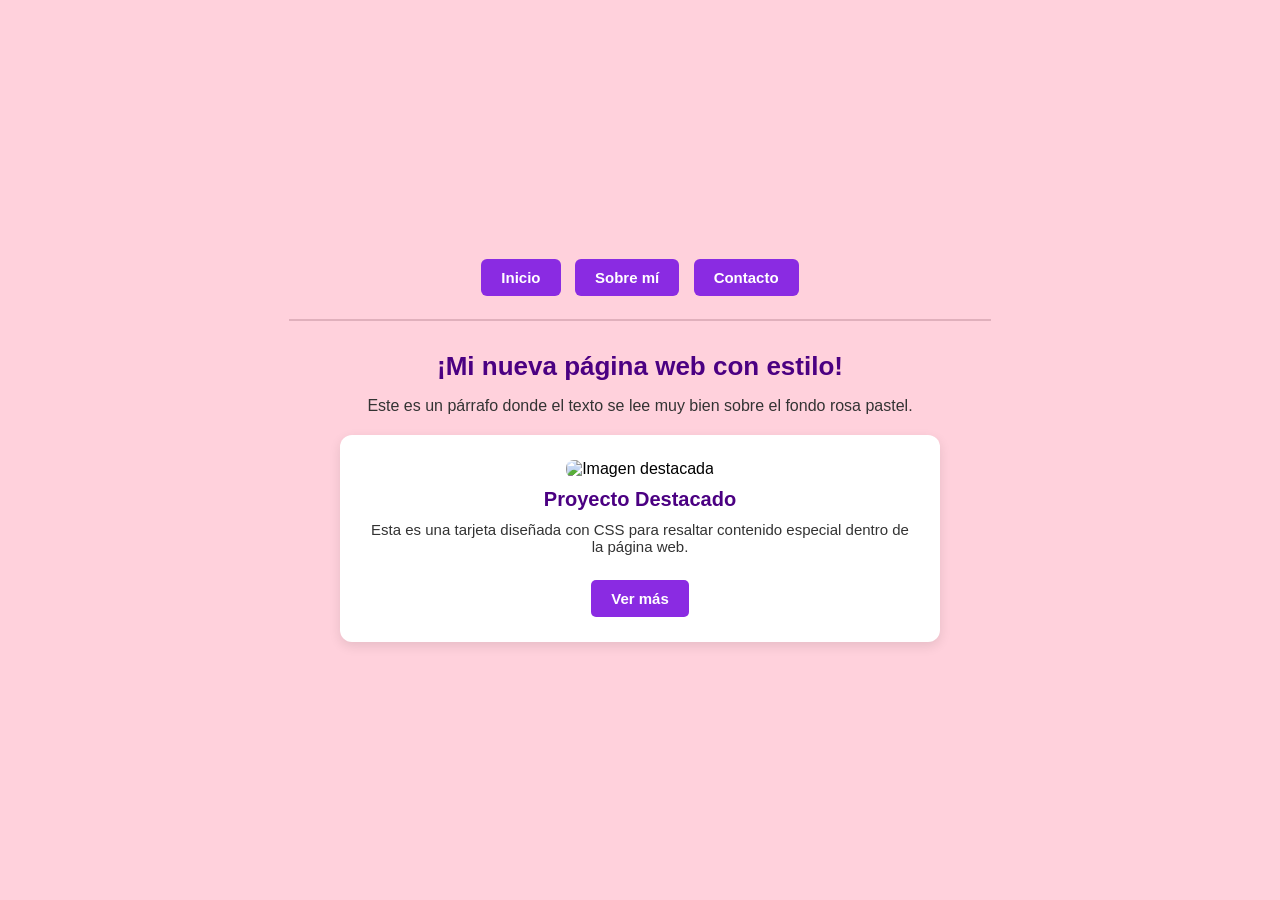
==== index.html @ 06855206 "Add files via upload" ====
<!DOCTYPE html>
<html>
<head>
    <meta charset="UTF-8">
    <title>Mi Página Personalizada</title>
    <link rel="stylesheet" href="style.css">
</head>
<body>

    <nav>
        <a href="index.html">Inicio</a>
        <a href="sobremi.html">Sobre mí</a>
        <a href="contacto.html">Contacto</a>
    </nav>

    <hr>

    <h1>¡Mi nueva página web con estilo!</h1>

    <p>Este es un párrafo donde el texto se lee muy bien sobre el fondo rosa pastel.</p>

    <!-- TARJETA DE DESTACADO A ANCHO COMPLETO Y CENTRADA -->
    <div class="tarjeta">
        <img src="https://picsum.photos/600/250" alt="Imagen destacada">
        <h2>Proyecto Destacado</h2>
        <p>Esta es una tarjeta diseñada con CSS para resaltar contenido especial dentro de la página web.</p>
        <a href="#" class="boton-tarjeta">Ver más</a>
    </div>
<!-- SCRIPT PARA LOS BRILLOS MÁGICOS EN EL CURSOR -->
    <script>
        let ultimoTiempo = 0;

        document.addEventListener('mousemove', function(e) {
            let tiempoActual = Date.now();
            
            // Controla la velocidad para que no salgan demasiadas estrellas juntas
            if (tiempoActual - ultimoTiempo > 40) { 
                let destello = document.createElement('div');
                destello.className = 'cursor-destello';
                destello.style.left = e.pageX + 'px';
                destello.style.top = e.pageY + 'px';
                document.body.appendChild(destello);

                // Elimina el destello después de que termine la animación
                setTimeout(function() {
                    destello.remove();
                }, 800);

                ultimoTiempo = tiempoActual;
            }
        });
    </script>
</body>
</html>
---- style.css ----
/* Configuración general de la página */
body {
    background-color: #ffd1dc; /* Fondo rosa pastel */
    font-family: Arial, sans-serif;
    margin: 0;
    padding: 20px;
    display: flex;
    flex-direction: column;
    align-items: center; /* Centra todo horizontalmente */
    justify-content: center; /* Centra todo verticalmente en la pantalla */
    min-height: 100vh;
    box-sizing: border-box;
}

/* Espacio y contenedor para los botones superiores */
nav {
    margin-bottom: 15px;
    text-align: center;
}

/* Botones violetas del menú */
nav a {
    background-color: #8A2BE2; /* Color violeta */
    color: white !important; /* Forzamos la letra blanca */
    padding: 10px 20px;
    text-decoration: none; /* Quita el subrayado azul por defecto */
    border-radius: 6px;
    margin: 0 5px;
    display: inline-block;
    font-weight: bold;
    font-size: 15px;
}

/* Títulos y párrafos centrados */
h1 {
    color: #4b0082;
    text-align: center;
    font-size: 26px;
    margin: 10px 0;
}

p {
    color: #333333;
    font-size: 16px;
    text-align: center;
    margin: 5px 0 20px 0;
}

/* Línea divisoria */
hr {
    width: 100%;
    max-width: 700px;
    border: 1px solid #e0b0bc;
    margin-bottom: 20px;
}

/* Tarjeta proporcional al ancho y largo, y perfectamente centrada */
.tarjeta {
    background-color: white;
    width: 90%;
    max-width: 600px; /* Tamaño proporcional máximo */
    padding: 25px;
    border-radius: 12px;
    box-shadow: 0px 4px 12px rgba(0, 0, 0, 0.1);
    box-sizing: border-box;
    text-align: center;
}

.tarjeta h2 {
    font-size: 20px;
    margin: 10px 0;
    color: #4b0082;
}

.tarjeta p {
    font-size: 15px;
    margin-bottom: 15px;
}

.tarjeta img {
    width: 100%;
    max-height: 200px; /* Tamaño proporcional para que no sea muy alta */
    object-fit: cover;
    border-radius: 8px;
}

/* Botón violeta dentro de la tarjeta */
.boton-tarjeta {
    display: inline-block;
    background-color: #8A2BE2;
    color: white !important;
    padding: 10px 20px;
    text-decoration: none;
    border-radius: 5px;
    margin-top: 10px;
    font-weight: bold;
    font-size: 15px;
}
/* EFECTO HOVER: Cambia de color y hace un pequeño zoom al pasar el mouse */
nav a:hover, .boton-tarjeta:hover {
    background-color: #6a1bb9; /* Un tono de violeta un poco más oscuro */
    transform: scale(1.05);     /* Efecto de zoom sutil */
    transition: 0.3s ease;     /* Hace que el movimiento sea suave */
}
/* Estilo para los destellos mágicos del cursor en rosa brillante */
.cursor-destello {
    position: absolute;
    width: 12px; /* Un poquito más grandes para que destellen mejor */
    height: 12px;
    background-color: #ff1493; /* Rosa profundo y brillante (Deep Pink) */
    clip-path: polygon(50% 0%, 61% 35%, 98% 35%, 68% 57%, 79% 91%, 50% 70%, 21% 91%, 32% 57%, 2% 35%, 39% 35%); /* Forma de estrellita */
    pointer-events: none;
    box-shadow: 0 0 12px #ff69b4, 0 0 22px #ff1493; /* Resplandor intenso de luz rosa */
    animation: brilloMagico 0.8s ease-out forwards;
    transform: translate(-50%, -50%);
}

/* Animación de destello y expansión suave */
@keyframes brilloMagico {
    0% {
        transform: translate(-50%, -50%) scale(0.6) rotate(0deg);
        opacity: 1;
    }
    100% {
        transform: translate(-50%, -50%) scale(2) rotate(180deg);
        opacity: 0;
    }
}
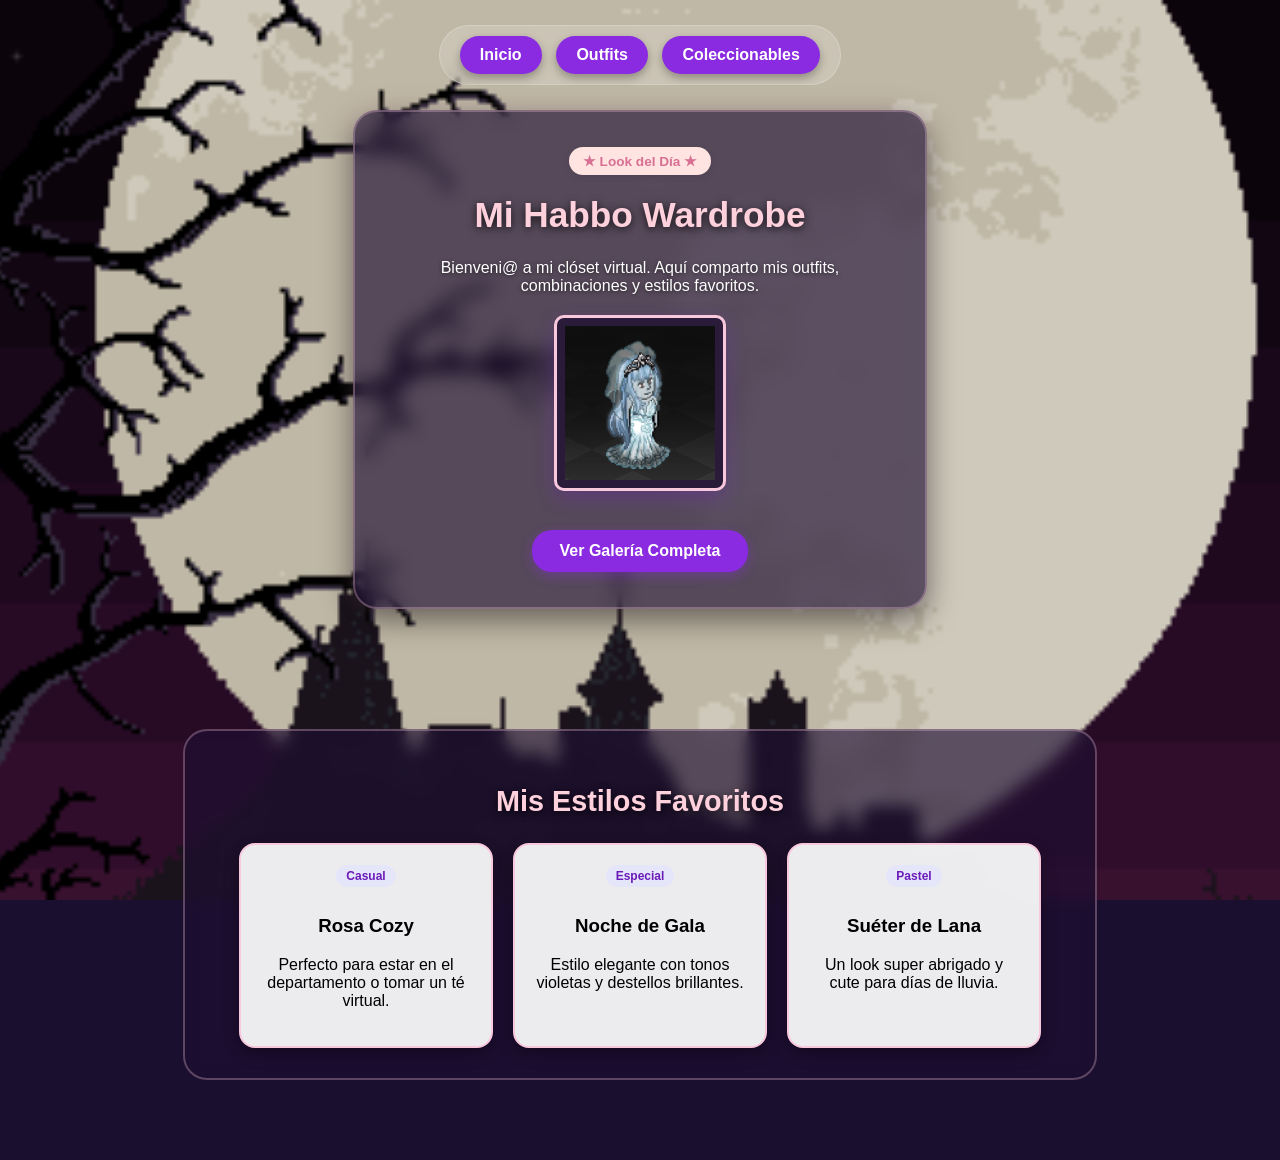
==== commit 29ea405e: "Add files via upload Actualización diseño Halloween con efecto vidrio" ====
--- a/index.html
+++ b/index.html
@@ -1,39 +1,64 @@
 <!DOCTYPE html>
-<html>
+<html lang="es">
 <head>
     <meta charset="UTF-8">
-    <title>Mi Página Personalizada</title>
+    <meta name="viewport" content="width=device-width, initial-scale=1.0">
+    <title>Mi Habbo Lookbook</title>
     <link rel="stylesheet" href="style.css">
+    <link rel="icon" href="https://abs.twimg.com/emoji/v2/svg/1f31f.svg" type="image/svg+xml">
 </head>
 <body>
 
+    <!-- Menú de navegación superior -->
     <nav>
         <a href="index.html">Inicio</a>
-        <a href="sobremi.html">Sobre mí</a>
-        <a href="contacto.html">Contacto</a>
+        <a href="#">Outfits</a>
+        <a href="#">Coleccionables</a>
     </nav>
 
-    <hr>
+    <!-- Tarjeta Principal: Outfit Destacado -->
+    <main class="tarjeta-principal">
+        <span class="etiqueta-cute">★ Look del Día ★</span>
+        <h1>Mi Habbo Wardrobe</h1>
+        <p>Bienveni@ a mi clóset virtual. Aquí comparto mis outfits, combinaciones y estilos favoritos.</p>
+        
+      <div class="contenedor-avatar">
+    <img src="emily.png" alt="Look del Día: Emily El cadáver de la novia" class="avatar-img" style="max-width: 150px; border-radius: 10px;">
+</div>
+        <button class="boton-tarjeta">Ver Galería Completa</button>
+    </main>
 
-    <h1>¡Mi nueva página web con estilo!</h1>
+    <!-- Seccion de tarjetas con prendas u otros outfits -->
+    <section class="seccion-outfits">
+        <h2>Mis Estilos Favoritos</h2>
+        <div class="grid-outfits">
+            
+            <div class="tarjeta-item">
+                <div class="badge-item">Casual</div>
+                <h3>Rosa Cozy</h3>
+                <p>Perfecto para estar en el departamento o tomar un té virtual.</p>
+            </div>
 
-    <p>Este es un párrafo donde el texto se lee muy bien sobre el fondo rosa pastel.</p>
+            <div class="tarjeta-item">
+                <div class="badge-item">Especial</div>
+                <h3>Noche de Gala</h3>
+                <p>Estilo elegante con tonos violetas y destellos brillantes.</p>
+            </div>
 
-    <!-- TARJETA DE DESTACADO A ANCHO COMPLETO Y CENTRADA -->
-    <div class="tarjeta">
-        <img src="https://picsum.photos/600/250" alt="Imagen destacada">
-        <h2>Proyecto Destacado</h2>
-        <p>Esta es una tarjeta diseñada con CSS para resaltar contenido especial dentro de la página web.</p>
-        <a href="#" class="boton-tarjeta">Ver más</a>
-    </div>
-<!-- SCRIPT PARA LOS BRILLOS MÁGICOS EN EL CURSOR -->
+            <div class="tarjeta-item">
+                <div class="badge-item">Pastel</div>
+                <h3>Suéter de Lana</h3>
+                <p>Un look super abrigado y cute para días de lluvia.</p>
+            </div>
+
+        </div>
+    </section>
+
+    <!-- Script de los destellos mágicos -->
     <script>
         let ultimoTiempo = 0;
-
         document.addEventListener('mousemove', function(e) {
             let tiempoActual = Date.now();
-            
-            // Controla la velocidad para que no salgan demasiadas estrellas juntas
             if (tiempoActual - ultimoTiempo > 40) { 
                 let destello = document.createElement('div');
                 destello.className = 'cursor-destello';
@@ -41,11 +66,9 @@
                 destello.style.top = e.pageY + 'px';
                 document.body.appendChild(destello);
 
-                // Elimina el destello después de que termine la animación
                 setTimeout(function() {
                     destello.remove();
                 }, 800);
-
                 ultimoTiempo = tiempoActual;
             }
         });
--- a/style.css
+++ b/style.css
@@ -1,128 +1,181 @@
-/* Configuración general de la página */
+/* Configuración general con fondo de Habbooween */
 body {
-    background-color: #ffd1dc; /* Fondo rosa pastel */
-    font-family: Arial, sans-serif;
+    background-color: #1a0f2e; 
+    background-image: url('habboween.png'); /* Asegúrate de que el nombre coincida exactamente */
+    background-size: cover;
+    background-position: center;
+    background-repeat: no-repeat;
+    background-attachment: fixed;
+    
+    font-family: 'Poppins', sans-serif, Arial;
     margin: 0;
-    padding: 20px;
+    padding: 0;
     display: flex;
     flex-direction: column;
-    align-items: center; /* Centra todo horizontalmente */
-    justify-content: center; /* Centra todo verticalmente en la pantalla */
-    min-height: 100vh;
-    box-sizing: border-box;
+    align-items: center;
 }
 
-/* Espacio y contenedor para los botones superiores */
+/* Menú de navegación flotante superior */
 nav {
-    margin-bottom: 15px;
-    text-align: center;
+    margin-top: 25px;
+    margin-bottom: 25px;
+    background: rgba(255, 255, 255, 0.18);
+    padding: 10px 15px;
+    border-radius: 30px;
+    backdrop-filter: blur(10px);
+    border: 1px solid rgba(255, 255, 255, 0.2);
 }
 
-/* Botones violetas del menú */
 nav a {
-    background-color: #8A2BE2; /* Color violeta */
-    color: white !important; /* Forzamos la letra blanca */
+    color: #ffffff;
+    background-color: #8a2be2; 
     padding: 10px 20px;
-    text-decoration: none; /* Quita el subrayado azul por defecto */
-    border-radius: 6px;
     margin: 0 5px;
+    text-decoration: none;
+    border-radius: 20px;
+    font-weight: bold;
     display: inline-block;
-    font-weight: bold;
-    font-size: 15px;
+    transition: all 0.3s ease;
+    box-shadow: 0 4px 10px rgba(0,0,0,0.3);
 }
 
-/* Títulos y párrafos centrados */
-h1 {
-    color: #4b0082;
-    text-align: center;
-    font-size: 26px;
-    margin: 10px 0;
+nav a:hover {
+    background-color: #9b30ff;
+    transform: translateY(-2px) scale(1.05);
+    box-shadow: 0 0 15px rgba(248, 200, 220, 0.8), 0 0 25px rgba(138, 43, 226, 0.6);
 }
 
-p {
-    color: #333333;
-    font-size: 16px;
+/* Tarjeta Principal con el mismo efecto de vidrio oscuro que la sección inferior */
+.tarjeta-principal {
+    background: rgba(30, 15, 50, 0.65); /* Mismo fondo morado oscuro transparente */
+    backdrop-filter: blur(10px); /* Efecto vidrio esmerilado */
+    -webkit-backdrop-filter: blur(10px);
+    border-radius: 24px;
+    padding: 35px;
+    max-width: 500px;
+    width: 90%;
     text-align: center;
-    margin: 5px 0 20px 0;
+    box-shadow: 0 10px 30px rgba(0, 0, 0, 0.5), 0 0 20px rgba(248, 200, 220, 0.2);
+    border: 2px solid rgba(248, 200, 220, 0.3); /* Mismo borde suave */
+    margin-bottom: 120px; /* Mantiene el espacio para requerir scroll */
 }
 
-/* Línea divisoria */
-hr {
-    width: 100%;
-    max-width: 700px;
-    border: 1px solid #e0b0bc;
-    margin-bottom: 20px;
+/* Ajustes de texto para excelente legibilidad sobre el fondo oscuro */
+.tarjeta-principal h1 {
+    color: #ffd1dc; /* Rosa pastel brillante para destacar */
+    margin-top: 10px;
+    font-size: 2.2rem;
+    text-shadow: 0 2px 8px rgba(0, 0, 0, 0.8);
 }
 
-/* Tarjeta proporcional al ancho y largo, y perfectamente centrada */
-.tarjeta {
-    background-color: white;
-    width: 90%;
-    max-width: 600px; /* Tamaño proporcional máximo */
-    padding: 25px;
-    border-radius: 12px;
-    box-shadow: 0px 4px 12px rgba(0, 0, 0, 0.1);
-    box-sizing: border-box;
-    text-align: center;
+.tarjeta-principal p {
+    color: #ffffff; /* Texto descriptivo en blanco limpio */
+    text-shadow: 0 1px 4px rgba(0, 0, 0, 0.6);
 }
 
-.tarjeta h2 {
-    font-size: 20px;
-    margin: 10px 0;
-    color: #4b0082;
+
+.etiqueta-cute {
+    background-color: #ffe4e1;
+    color: #d87093;
+    padding: 6px 14px;
+    border-radius: 14px;
+    font-size: 0.85rem;
+    font-weight: bold;
+    display: inline-block;
+    margin-bottom: 10px;
+    box-shadow: 0 2px 6px rgba(0,0,0,0.1);
 }
 
-.tarjeta p {
-    font-size: 15px;
-    margin-bottom: 15px;
+/* Estilo para la foto del avatar de Emily */
+.contenedor-avatar {
+    margin: 20px 0;
 }
 
-.tarjeta img {
-    width: 100%;
-    max-height: 200px; /* Tamaño proporcional para que no sea muy alta */
-    object-fit: cover;
-    border-radius: 8px;
+.contenedor-avatar img, .avatar-img {
+    max-width: 160px;
+    border-radius: 18px;
+    border: 3px solid #f8c8dc;
+    background-color: #2b1b3a;
+    padding: 8px;
+    box-shadow: 0 8px 20px rgba(106, 27, 185, 0.3);
+    transition: transform 0.3s ease;
 }
 
-/* Botón violeta dentro de la tarjeta */
-.boton-tarjeta {
-    display: inline-block;
-    background-color: #8A2BE2;
-    color: white !important;
-    padding: 10px 20px;
-    text-decoration: none;
-    border-radius: 5px;
-    margin-top: 10px;
-    font-weight: bold;
-    font-size: 15px;
-}
-/* EFECTO HOVER: Cambia de color y hace un pequeño zoom al pasar el mouse */
-nav a:hover, .boton-tarjeta:hover {
-    background-color: #6a1bb9; /* Un tono de violeta un poco más oscuro */
-    transform: scale(1.05);     /* Efecto de zoom sutil */
-    transition: 0.3s ease;     /* Hace que el movimiento sea suave */
-}
-/* Estilo para los destellos mágicos del cursor en rosa brillante */
-.cursor-destello {
-    position: absolute;
-    width: 12px; /* Un poquito más grandes para que destellen mejor */
-    height: 12px;
-    background-color: #ff1493; /* Rosa profundo y brillante (Deep Pink) */
-    clip-path: polygon(50% 0%, 61% 35%, 98% 35%, 68% 57%, 79% 91%, 50% 70%, 21% 91%, 32% 57%, 2% 35%, 39% 35%); /* Forma de estrellita */
-    pointer-events: none;
-    box-shadow: 0 0 12px #ff69b4, 0 0 22px #ff1493; /* Resplandor intenso de luz rosa */
-    animation: brilloMagico 0.8s ease-out forwards;
-    transform: translate(-50%, -50%);
+.contenedor-avatar img:hover {
+    transform: scale(1.05) rotate(-2deg);
 }
 
-/* Animación de destello y expansión suave */
-@keyframes brilloMagico {
-    0% {
-        transform: translate(-50%, -50%) scale(0.6) rotate(0deg);
-        opacity: 1;
-    }
-    100% {
-        transform: translate(-50%, -50%) scale(2) rotate(180deg);
-        opacity: 0;
-    }
+/* Botón Violeta Restaurado de la Tarjeta */
+.boton-tarjeta {
+    background-color: #8a2be2;
+    color: #ffffff;
+    border: none;
+    padding: 12px 28px;
+    border-radius: 20px;
+    font-weight: bold;
+    cursor: pointer;
+    font-size: 1rem;
+    margin-top: 15px;
+    transition: all 0.3s ease;
+    box-shadow: 0 4px 12px rgba(138, 43, 226, 0.4);
+}
+
+.boton-tarjeta:hover {
+    background-color: #9b30ff;
+    transform: translateY(-2px) scale(1.05);
+    box-shadow: 0 0 15px rgba(248, 200, 220, 0.8), 0 0 25px rgba(138, 43, 226, 0.6);
+}
+
+/* Segunda Sección (Mis Estilos Favoritos con Scroll) */
+.seccion-outfits {
+    max-width: 850px;
+    width: 90%;
+    margin-bottom: 80px;
+    text-align: center;
+    background: rgba(30, 15, 50, 0.65);
+    padding: 30px;
+    border-radius: 24px;
+    backdrop-filter: blur(8px);
+    -webkit-backdrop-filter: blur(8px);
+    border: 2px solid rgba(248, 200, 220, 0.3);
+}
+
+.seccion-outfits h2 {
+    color: #ffd1dc;
+    margin-bottom: 25px;
+    font-size: 1.8rem;
+    text-shadow: 0 2px 8px rgba(0,0,0,0.8);
+}
+
+.grid-outfits {
+    display: flex;
+    gap: 20px;
+    justify-content: center;
+    flex-wrap: wrap;
+}
+
+.tarjeta-item {
+    background: rgba(255, 255, 255, 0.92);
+    border-radius: 16px;
+    padding: 20px;
+    width: 210px;
+    box-shadow: 0 6px 16px rgba(0, 0, 0, 0.3);
+    border: 2px solid #f8c8dc;
+    transition: transform 0.3s ease, box-shadow 0.3s ease;
+}
+
+.tarjeta-item:hover {
+    transform: translateY(-8px);
+    box-shadow: 0 12px 24px rgba(255, 209, 220, 0.4);
+}
+
+.badge-item {
+    background-color: #e6e6fa;
+    color: #6a1bb9;
+    font-size: 0.75rem;
+    padding: 4px 10px;
+    border-radius: 12px;
+    display: inline-block;
+    margin-bottom: 10px;
+    font-weight: bold;
 }
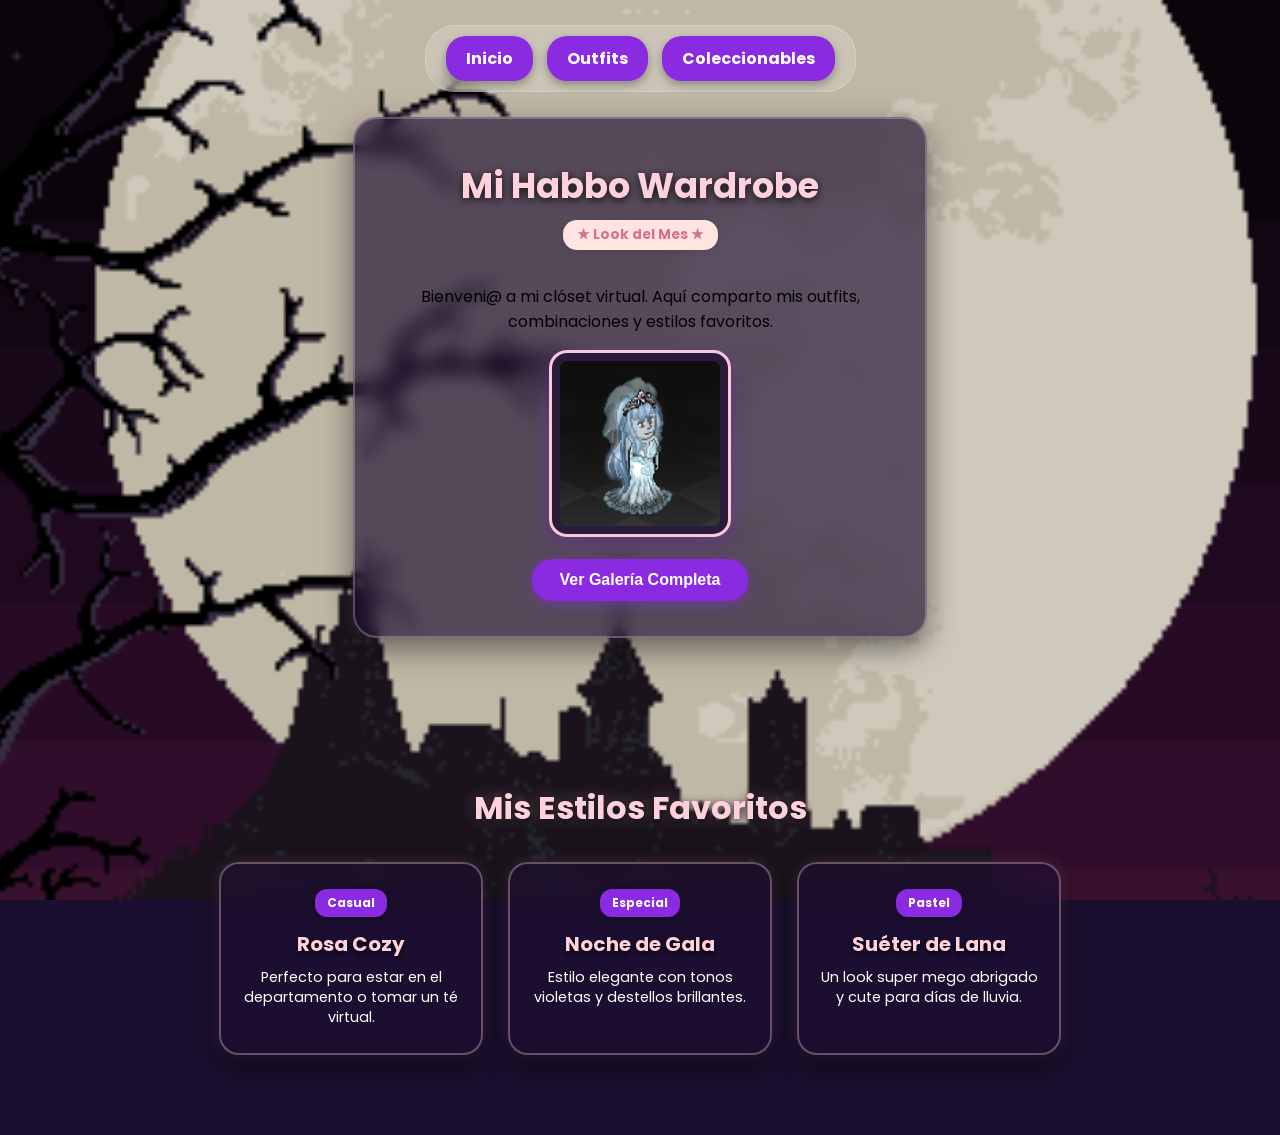
==== commit 66b606b8: "Add files via upload" ====
--- a/index.html
+++ b/index.html
@@ -3,75 +3,63 @@
 <head>
     <meta charset="UTF-8">
     <meta name="viewport" content="width=device-width, initial-scale=1.0">
-    <title>Mi Habbo Lookbook</title>
+    <title>Mi Habbo Wardrobe | Lookbook & Estilos</title>
+    <!-- Favicon de estrellita cute -->
+    <link rel="icon" href="https://abs.twimg.com/emoji/v2/svg/1f31f.svg" type="image/svg+xml">
     <link rel="stylesheet" href="style.css">
-    <link rel="icon" href="https://abs.twimg.com/emoji/v2/svg/1f31f.svg" type="image/svg+xml">
+    <!-- Fuente Google Poppins -->
+    <link rel="preconnect" href="https://fonts.googleapis.com">
+    <link rel="preconnect" href="https://fonts.gstatic.com" crossorigin>
+    <link href="https://fonts.googleapis.com/css2?family=Poppins:wght@400;600;700&display=swap" rel="stylesheet">
 </head>
 <body>
 
-    <!-- Menú de navegación superior -->
+    <!-- Menú de navegación flotante -->
     <nav>
-        <a href="index.html">Inicio</a>
-        <a href="#">Outfits</a>
-        <a href="#">Coleccionables</a>
+        <a href="#inicio">Inicio</a>
+        <a href="#outfits">Outfits</a>
+        <a href="#coleccionables">Coleccionables</a>
     </nav>
 
-    <!-- Tarjeta Principal: Outfit Destacado -->
-    <main class="tarjeta-principal">
-        <span class="etiqueta-cute">★ Look del Día ★</span>
+    <!-- Tarjeta Principal -->
+    <main class="tarjeta-principal" id="inicio">
         <h1>Mi Habbo Wardrobe</h1>
+        <span class="etiqueta-cute">★ Look del Mes ★</span>
         <p>Bienveni@ a mi clóset virtual. Aquí comparto mis outfits, combinaciones y estilos favoritos.</p>
         
-      <div class="contenedor-avatar">
-    <img src="emily.png" alt="Look del Día: Emily El cadáver de la novia" class="avatar-img" style="max-width: 150px; border-radius: 10px;">
-</div>
-        <button class="boton-tarjeta">Ver Galería Completa</button>
+        <div class="contenedor-avatar">
+            <img src="emily.png" alt="Look del Mes: Emily El cadáver de la novia" class="avatar-img">
+        </div>
+
+        <button class="boton-tarjeta" onclick="document.getElementById('outfits').scrollIntoView({behavior: 'smooth'});">
+            Ver Galería Completa
+        </button>
     </main>
 
-    <!-- Seccion de tarjetas con prendas u otros outfits -->
-    <section class="seccion-outfits">
+    <!-- Segunda Sección: Mis Estilos Favoritos (visible con scroll) -->
+    <section class="seccion-outfits" id="outfits">
         <h2>Mis Estilos Favoritos</h2>
+        
         <div class="grid-outfits">
-            
-            <div class="tarjeta-item">
-                <div class="badge-item">Casual</div>
+            <article class="tarjeta-item">
+                <span class="badge-item">Casual</span>
                 <h3>Rosa Cozy</h3>
                 <p>Perfecto para estar en el departamento o tomar un té virtual.</p>
-            </div>
+            </article>
 
-            <div class="tarjeta-item">
-                <div class="badge-item">Especial</div>
+            <article class="tarjeta-item">
+                <span class="badge-item">Especial</span>
                 <h3>Noche de Gala</h3>
                 <p>Estilo elegante con tonos violetas y destellos brillantes.</p>
-            </div>
+            </article>
 
-            <div class="tarjeta-item">
-                <div class="badge-item">Pastel</div>
+            <article class="tarjeta-item">
+                <span class="badge-item">Pastel</span>
                 <h3>Suéter de Lana</h3>
-                <p>Un look super abrigado y cute para días de lluvia.</p>
-            </div>
-
+                <p>Un look super mego abrigado y cute para días de lluvia.</p>
+            </article>
         </div>
     </section>
 
-    <!-- Script de los destellos mágicos -->
-    <script>
-        let ultimoTiempo = 0;
-        document.addEventListener('mousemove', function(e) {
-            let tiempoActual = Date.now();
-            if (tiempoActual - ultimoTiempo > 40) { 
-                let destello = document.createElement('div');
-                destello.className = 'cursor-destello';
-                destello.style.left = e.pageX + 'px';
-                destello.style.top = e.pageY + 'px';
-                document.body.appendChild(destello);
-
-                setTimeout(function() {
-                    destello.remove();
-                }, 800);
-                ultimoTiempo = tiempoActual;
-            }
-        });
-    </script>
 </body>
-</html>+</html>
--- a/style.css
+++ b/style.css
@@ -1,7 +1,7 @@
 /* Configuración general con fondo de Habbooween */
 body {
     background-color: #1a0f2e; 
-    background-image: url('habboween.png'); /* Asegúrate de que el nombre coincida exactamente */
+    background-image: url('habboween.png');
     background-size: cover;
     background-position: center;
     background-repeat: no-repeat;
@@ -23,6 +23,7 @@
     padding: 10px 15px;
     border-radius: 30px;
     backdrop-filter: blur(10px);
+    -webkit-backdrop-filter: blur(10px);
     border: 1px solid rgba(255, 255, 255, 0.2);
 }
 
@@ -45,10 +46,10 @@
     box-shadow: 0 0 15px rgba(248, 200, 220, 0.8), 0 0 25px rgba(138, 43, 226, 0.6);
 }
 
-/* Tarjeta Principal con el mismo efecto de vidrio oscuro que la sección inferior */
+/* Tarjeta Principal con efecto de vidrio oscuro esmerilado */
 .tarjeta-principal {
-    background: rgba(30, 15, 50, 0.65); /* Mismo fondo morado oscuro transparente */
-    backdrop-filter: blur(10px); /* Efecto vidrio esmerilado */
+    background: rgba(30, 15, 50, 0.65);
+    backdrop-filter: blur(10px);
     -webkit-backdrop-filter: blur(10px);
     border-radius: 24px;
     padding: 35px;
@@ -56,37 +57,34 @@
     width: 90%;
     text-align: center;
     box-shadow: 0 10px 30px rgba(0, 0, 0, 0.5), 0 0 20px rgba(248, 200, 220, 0.2);
-    border: 2px solid rgba(248, 200, 220, 0.3); /* Mismo borde suave */
-    margin-bottom: 120px; /* Mantiene el espacio para requerir scroll */
+    border: 2px solid rgba(248, 200, 220, 0.3);
+    margin-bottom: 120px;
 }
 
-/* Ajustes de texto para excelente legibilidad sobre el fondo oscuro */
+/* Ajuste de márgenes para que el título y la etiqueta queden bien prolijos */
 .tarjeta-principal h1 {
-    color: #ffd1dc; /* Rosa pastel brillante para destacar */
-    margin-top: 10px;
+    color: #ffd1dc;
+    margin-top: 5px;
+    margin-bottom: 8px; /* Reduce el espacio debajo del título */
     font-size: 2.2rem;
     text-shadow: 0 2px 8px rgba(0, 0, 0, 0.8);
 }
 
-.tarjeta-principal p {
-    color: #ffffff; /* Texto descriptivo en blanco limpio */
-    text-shadow: 0 1px 4px rgba(0, 0, 0, 0.6);
-}
-
-
 .etiqueta-cute {
     background-color: #ffe4e1;
     color: #d87093;
-    padding: 6px 14px;
+    padding: 5px 14px;
     border-radius: 14px;
     font-size: 0.85rem;
     font-weight: bold;
     display: inline-block;
-    margin-bottom: 10px;
+    margin-top: 0;
+    margin-bottom: 18px; /* Espacio limpio antes de la descripción */
     box-shadow: 0 2px 6px rgba(0,0,0,0.1);
 }
+}
 
-/* Estilo para la foto del avatar de Emily */
+/* Foto del avatar de Emily */
 .contenedor-avatar {
     margin: 20px 0;
 }
@@ -105,7 +103,7 @@
     transform: scale(1.05) rotate(-2deg);
 }
 
-/* Botón Violeta Restaurado de la Tarjeta */
+/* Botón Violeta de la Tarjeta */
 .boton-tarjeta {
     background-color: #8a2be2;
     color: #ffffff;
@@ -126,56 +124,74 @@
     box-shadow: 0 0 15px rgba(248, 200, 220, 0.8), 0 0 25px rgba(138, 43, 226, 0.6);
 }
 
-/* Segunda Sección (Mis Estilos Favoritos con Scroll) */
+/* Segunda Sección: Mis Estilos Favoritos (Sin caja contenedora) */
 .seccion-outfits {
     max-width: 850px;
     width: 90%;
     margin-bottom: 80px;
     text-align: center;
-    background: rgba(30, 15, 50, 0.65);
-    padding: 30px;
-    border-radius: 24px;
-    backdrop-filter: blur(8px);
-    -webkit-backdrop-filter: blur(8px);
-    border: 2px solid rgba(248, 200, 220, 0.3);
+    background: transparent; /* Quitamos la caja morada contenedora */
+    padding: 0;
+    border: none;
+    backdrop-filter: none;
+    -webkit-backdrop-filter: none;
 }
 
 .seccion-outfits h2 {
     color: #ffd1dc;
-    margin-bottom: 25px;
-    font-size: 1.8rem;
-    text-shadow: 0 2px 8px rgba(0,0,0,0.8);
+    margin-bottom: 30px;
+    font-size: 2rem;
+    text-shadow: 0 2px 8px rgba(0,0,0,0.9), 0 0 15px rgba(248, 200, 220, 0.4);
 }
 
 .grid-outfits {
     display: flex;
-    gap: 20px;
+    gap: 25px;
     justify-content: center;
     flex-wrap: wrap;
 }
 
+/* Recuadros de Estilos con Efecto Vidrio Esmerilado Oscuro sobre el fondo */
 .tarjeta-item {
-    background: rgba(255, 255, 255, 0.92);
-    border-radius: 16px;
-    padding: 20px;
-    width: 210px;
-    box-shadow: 0 6px 16px rgba(0, 0, 0, 0.3);
-    border: 2px solid #f8c8dc;
-    transition: transform 0.3s ease, box-shadow 0.3s ease;
+    background: rgba(30, 15, 50, 0.65); /* Tonalidad morada transparente cristalina */
+    backdrop-filter: blur(10px);
+    -webkit-backdrop-filter: blur(10px);
+    border-radius: 20px;
+    padding: 25px 20px;
+    width: 220px;
+    box-shadow: 0 10px 25px rgba(0, 0, 0, 0.5), 0 0 15px rgba(248, 200, 220, 0.15);
+    border: 2px solid rgba(248, 200, 220, 0.35);
+    transition: all 0.3s ease;
 }
 
 .tarjeta-item:hover {
-    transform: translateY(-8px);
-    box-shadow: 0 12px 24px rgba(255, 209, 220, 0.4);
+    transform: translateY(-8px) scale(1.03);
+    background: rgba(45, 20, 70, 0.75);
+    border-color: rgba(248, 200, 220, 0.7);
+    box-shadow: 0 15px 30px rgba(0, 0, 0, 0.6), 0 0 20px rgba(248, 200, 220, 0.4);
+}
+
+.tarjeta-item h3 {
+    color: #ffd1dc; /* Rosa pastel claro */
+    margin: 12px 0 8px 0;
+    font-size: 1.25rem;
+    text-shadow: 0 2px 4px rgba(0,0,0,0.8);
+}
+
+.tarjeta-item p {
+    color: #ffffff; /* Texto blanco legible */
+    font-size: 0.9rem;
+    line-height: 1.4;
+    margin: 0;
 }
 
 .badge-item {
-    background-color: #e6e6fa;
-    color: #6a1bb9;
+    background-color: #8a2be2;
+    color: #ffffff;
     font-size: 0.75rem;
-    padding: 4px 10px;
+    padding: 5px 12px;
     border-radius: 12px;
     display: inline-block;
-    margin-bottom: 10px;
     font-weight: bold;
-}+    box-shadow: 0 2px 8px rgba(0,0,0,0.3);
+}
